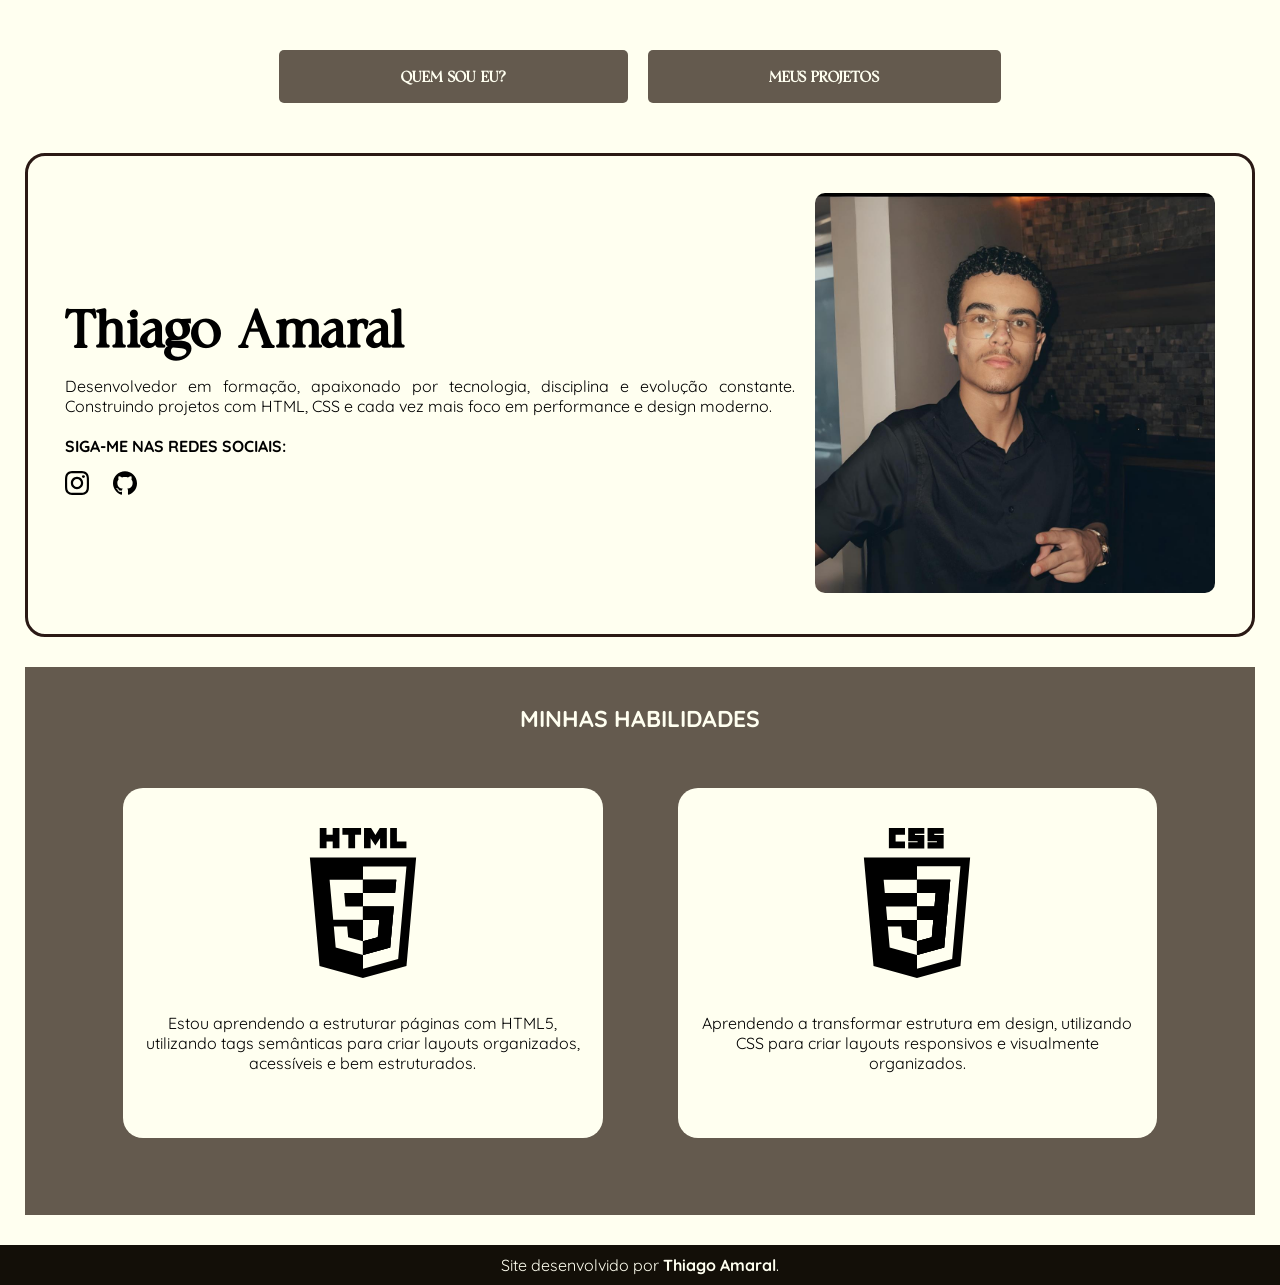
==== index.html @ 3de02719 "mod1 Excluí o "index.html" que estava com a estrutura errada e substituí pela correta." ====
<!DOCTYPE html>
<html lang="pt-br">
<head>
    <meta charset="UTF-8">
    <meta name="viewport" content="width=device-width, initial-scale=1.0">
    <title>Portifólio de Thiago Amaral</title>
    <link rel="stylesheet" href="style.css">
    <link rel="shortcut icon" href="icones/ta-removebg-preview.ico" type="image/x-icon">
</head>
<body>
    <header>
        <nav>
            <a href="#">QUEM SOU EU?</a>
            <a href="#">MEUS PROJETOS</a>
        </nav>
    </header>

    <main>
        <section class="quem-é-thiago">
            <article>

                <div>
                    <h1>Thiago Amaral</h1>
                    <p>
                        Desenvolvedor em formação, apaixonado por tecnologia, disciplina e evolução constante.
                        Construindo projetos com HTML, CSS e cada vez mais foco em performance e design moderno.
                    </p>
                    
                    <p id="arroba">SIGA-ME NAS REDES SOCIAIS:</p>
                    <a href="URL_INSTA" target="_blank">
                        <img class="icon" src="icones/instagram.svg" alt="Instagram"></a>

                    <a href="URL_GITHUB" target="_blank">
                        <img class="icon" src="icones/github.svg" alt="GitHub">
                    </a>
                </div>

                <div>
                    <figure>
                        <img id="foto_perfil" src="imagens/WhatsApp Image 2026-02-19 at 18.08.45.jpeg" alt="Foto de Thiago Amaral">
                    </figure>
                </div>

            </article>
        </section>

        <section id="minhas-habilidades">

            <h2>MINHAS HABILIDADES</h2>

            <div id="skill-cards">
                <article class="skill-card">

                    <img class="habilidades" src="icones/html5.svg" alt="HTML5">

                    <p>Estou aprendendo a estruturar páginas com HTML5, utilizando tags semânticas para criar layouts organizados, acessíveis e bem estruturados.</p>

                </article>
            
                <article class="skill-card">

                    <img class="habilidades" src="icones/css3-alt.svg" alt="CSS3">

                    <p>Aprendendo a transformar estrutura em design, utilizando CSS para criar layouts responsivos e visualmente organizados.</p>

                </article>
            </div>

        </section>
    </main>

    <footer>
        <p>Site desenvolvido por <strong>Thiago Amaral</strong>.</p>
    </footer>
</body>
</html>
---- style.css ----
/* GERAL */

@charset "UTF-8";

@import url('https://fonts.googleapis.com/css2?family=Quicksand:wght@300..700&display=swap');

@font-face {
    font-family: calmserif;
    src: url('fontes/calm_serif/Calm\ Serif\ \(DemoVersion\).otf') format(opentype);
}

* {
    padding: 0px;
    margin: 0px;
}

:root {
    --fonte1: 'calmserif';
    --fonte2: 'Quicksand';

    --cor1: ivory;
    --cor2: #2a1915;
    --cor3: #645a4e;
    --cor4: #130f08;
}

h2 {
    font-family: var(--fonte2);
    font-size: 23px;
}

p {
    text-align: justify;
    font-family: Quicksand;
}

hr {
    margin: 30px 0px;
    color: var(--cor2);
}


/* BODY */


body {
    background-color: var(--cor1);
}


/* HEADER */


header {
    font-family: var(--fonte1);
    text-align: center;
    margin: 50px;
    font-weight: bolder;
}

nav {
     display: flex;
  align-items: center;   /* alinha verticalmente */
  justify-content: center; /* separa */
  gap: 20px; /* espaço entre texto e imagem */
}

header a {
    background-color: var(--cor3);
    color: var(--cor1);
    text-decoration: none;
    padding: 15px 10.3%;
    text-align: center;
    border-radius: 5px;

    transition: transform 0.3s ease;
    display: inline-block;
}

header a:hover {
    background-color: var(--cor2);    
    color: var(--cor1);
    transform: scale(1.02);
}


/* SECTION 1 - QUEM É THIAGO? */


.quem-é-thiago {
    max-width: 1200px;
    
    border: #2a1915 solid ;
    margin: auto;
    padding: 3%;
    border-radius: 20px;
}

@media (max-width: 1330px) {
  main {
    margin: 25px;
  }
}

article {
  display: flex;
  align-items: center;   /* alinha verticalmente */
  justify-content: space-between; /* separa */
  gap: 20px; /* espaço entre texto e imagem */
}

@media (max-width: 868px) {
  article {
    flex-direction: column;
    text-align: center;
  }
}

img#foto_perfil {
    width: 400px;
    height: 400px;
    border-radius: 10px;

}

article h1 {
    font-size: 55px;
    font-family: var(--fonte1);
    font-weight: 900;
}

article p {
    padding: 10px 0px 10px 0px;
}

article p#arroba {
    font-weight: 700;
    padding-bottom: 0px;
}

.icon {
    padding: 15px 20px 0px 0px;
    width: 24px;
    transition: transform 0.3s ease;
    display: inline-block;
}

.icon:hover {
    transform: scale(1.3);
}


/* SECTION 2 - MINHAS HABILIDADES. */

@media (max-width: 868px) {
  #skill-cards {
    flex-direction: column;
    text-align: center;
  }

  .skill-card {
    display: block;
    align-items: center;
    justify-content: center;
    margin: 20px 0px;
    gap: 75px;
    background-color: var(--cor1);
    padding: 20px;
    width: 300px;
    height: 270px;
}
    
    
}

section#minhas-habilidades {
    background-color: var(--cor3);
    max-width: 100%;
    border: none;
    margin: 30px auto;
    padding: 3% 8%;
}

section#minhas-habilidades h2 {
    padding-bottom: 15px;
    color: var(--cor1);
    text-align: center;
}

section#minhas-habilidades #skill-cards {
    display: flex;
    align-items: center;
    justify-content: center;
    margin: 20px 0px;
    gap: 75px;
}

.skill-card {
    display: block;
    align-items: center;
    justify-content: center;
    margin: 20px 0px;
    gap: 75px;
    background-color: var(--cor1);
    padding: 40px 20px;
    width: 570px;
    height: 270px;
    border-radius: 20px;
}

.skill-card > p {
    text-align: center;
    margin-top: 25px;
    margin-bottom: 0px;
}

section#minhas-habilidades .habilidades {
    height: 150px;
  display: flex;
  margin-left: auto;
  margin-right: auto;
}

.divdois {
    background-color: var(--cor1);
    padding: 25px;

    height: 280px;
    width: 300px;
}

.p_divdois {
    margin: 15px 0px;
    text-align: center;
}





footer {
    background-color: var(--cor4);
    color: var(--cor1);
    padding: 10px 0px;
    margin-top: 20px;
}

footer p {
    text-align: center;
}
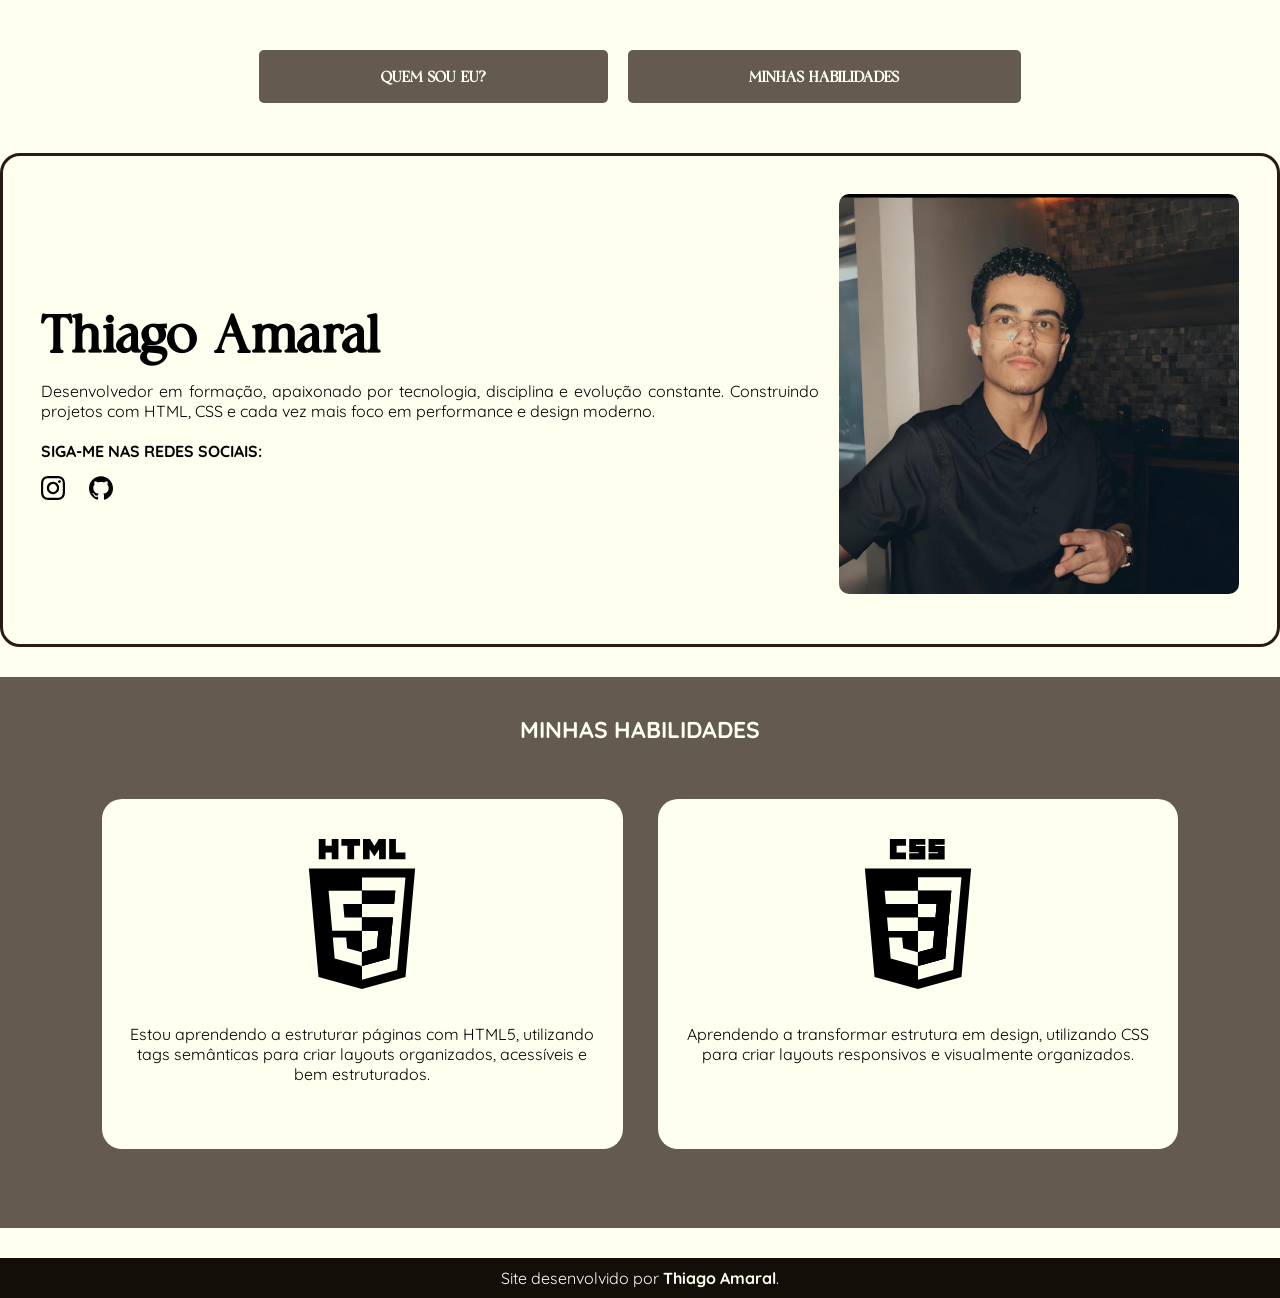
==== commit 5ddc9e11: "mod1.2 Alinhei a section quem sou eu no centro e colocquei uma âncora para minhas habilidades." ====
--- a/index.html
+++ b/index.html
@@ -11,7 +11,7 @@
     <header>
         <nav>
             <a href="#">QUEM SOU EU?</a>
-            <a href="#">MEUS PROJETOS</a>
+            <a href="#minhas-habilidades">MINHAS HABILIDADES</a>
         </nav>
     </header>
 
@@ -46,6 +46,8 @@
 
         <section id="minhas-habilidades">
 
+            <a name="minhas-habilidades"></a>
+
             <h2>MINHAS HABILIDADES</h2>
 
             <div id="skill-cards">
--- a/style.css
+++ b/style.css
@@ -83,6 +83,9 @@
     transform: scale(1.02);
 }
 
+/* MAIN */
+
+
 
 /* SECTION 1 - QUEM É THIAGO? */
 
@@ -91,15 +94,13 @@
     max-width: 1200px;
     
     border: #2a1915 solid ;
-    margin: auto;
+    margin: 25px auto;
     padding: 3%;
     border-radius: 20px;
 }
 
 @media (max-width: 1330px) {
-  main {
-    margin: 25px;
-  }
+  
 }
 
 article {
@@ -120,6 +121,7 @@
     width: 400px;
     height: 400px;
     border-radius: 10px;
+    margin-bottom: 7px;
 
 }
 
@@ -156,22 +158,10 @@
   #skill-cards {
     flex-direction: column;
     text-align: center;
-  }
-
-  .skill-card {
-    display: block;
-    align-items: center;
-    justify-content: center;
-    margin: 20px 0px;
-    gap: 75px;
-    background-color: var(--cor1);
-    padding: 20px;
-    width: 300px;
-    height: 270px;
-}
-    
-    
-}
+
+  }    
+}
+
 
 section#minhas-habilidades {
     background-color: var(--cor3);
@@ -192,7 +182,13 @@
     align-items: center;
     justify-content: center;
     margin: 20px 0px;
-    gap: 75px;
+    gap: 35px;
+}
+
+@media (max-width: 868px) {
+    section#minhas-habilidades #skill-cards {
+        gap: 0px;
+    }
 }
 
 .skill-card {
@@ -208,6 +204,22 @@
     border-radius: 20px;
 }
 
+@media (max-width: 868px) {
+
+    .skill-card {
+    display: block;
+    align-items: center;
+    justify-content: center;
+    margin: 20px 0px;
+    gap: 75px;
+    background-color: var(--cor1);
+    padding: 40px 20px;
+    width: 95%;
+    height: 270px;
+    border-radius: 20px;
+    }
+}
+
 .skill-card > p {
     text-align: center;
     margin-top: 25px;
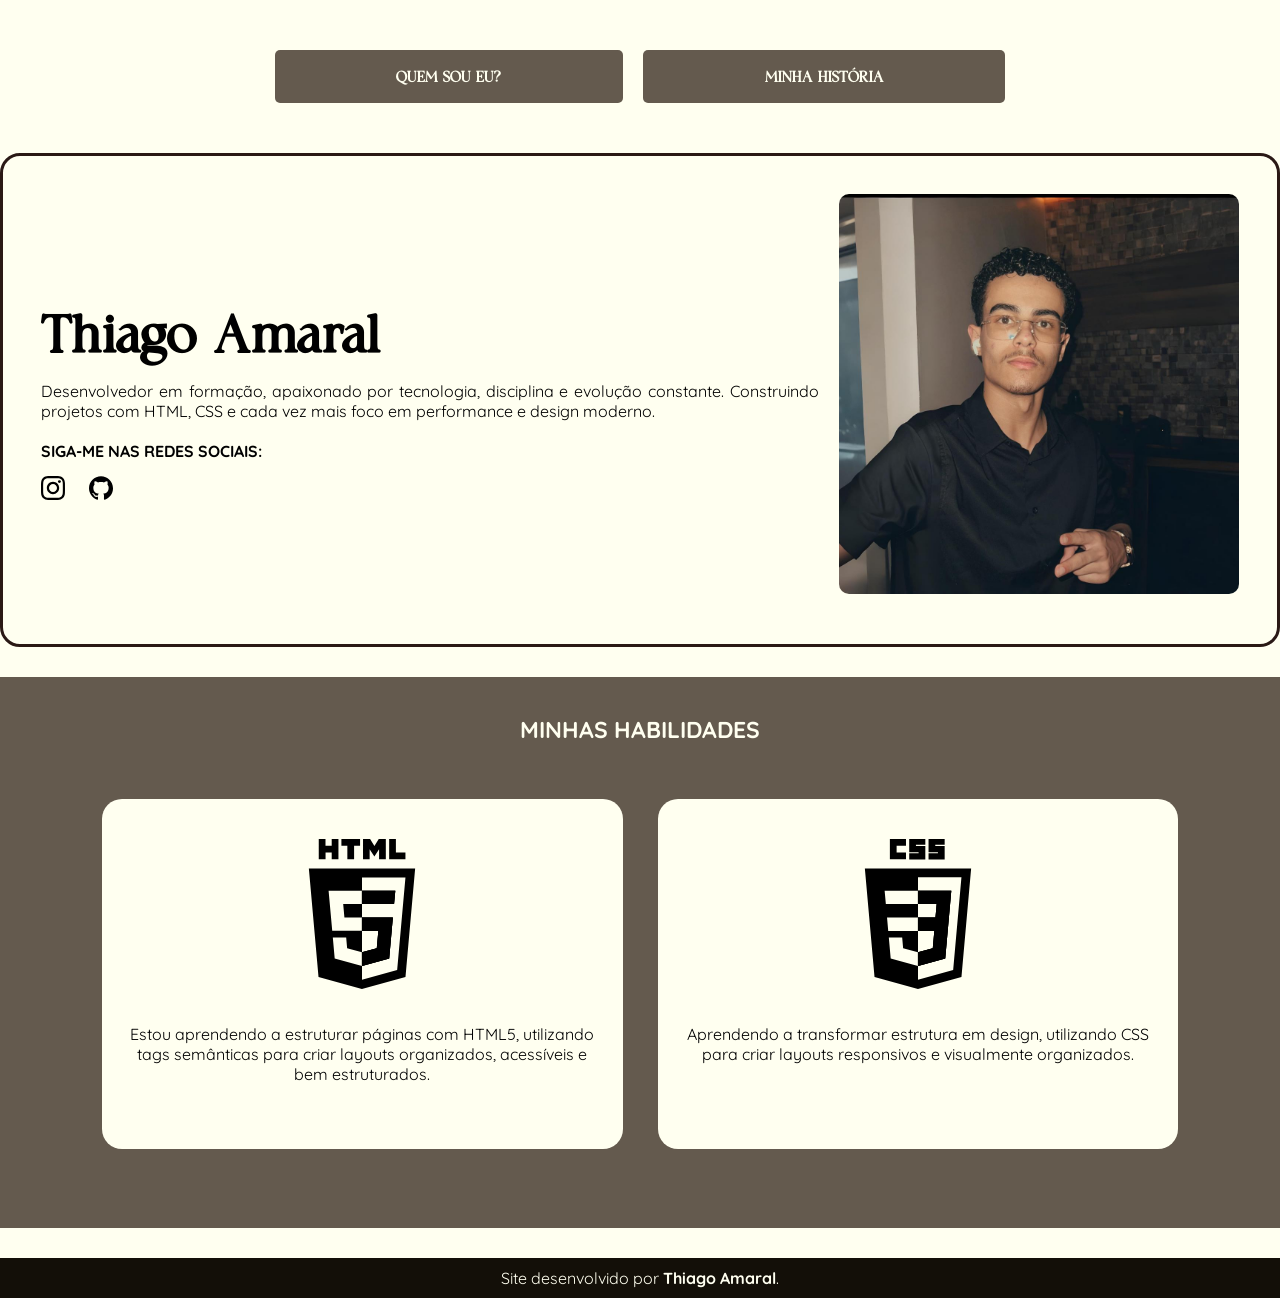
==== commit 7e6e9f17: "mod1.3" ====
--- a/index.html
+++ b/index.html
@@ -11,37 +11,35 @@
     <header>
         <nav>
             <a href="#">QUEM SOU EU?</a>
-            <a href="#minhas-habilidades">MINHAS HABILIDADES</a>
+            <a href="minha-historia.html">MINHA HISTÓRIA</a>
         </nav>
     </header>
 
     <main>
+        
         <section class="quem-é-thiago">
             <article>
-
                 <div>
                     <h1>Thiago Amaral</h1>
                     <p>
                         Desenvolvedor em formação, apaixonado por tecnologia, disciplina e evolução constante.
                         Construindo projetos com HTML, CSS e cada vez mais foco em performance e design moderno.
                     </p>
-                    
+        
                     <p id="arroba">SIGA-ME NAS REDES SOCIAIS:</p>
                     <a href="URL_INSTA" target="_blank">
                         <img class="icon" src="icones/instagram.svg" alt="Instagram"></a>
-
                     <a href="URL_GITHUB" target="_blank">
                         <img class="icon" src="icones/github.svg" alt="GitHub">
                     </a>
                 </div>
-
                 <div>
                     <figure>
                         <img id="foto_perfil" src="imagens/WhatsApp Image 2026-02-19 at 18.08.45.jpeg" alt="Foto de Thiago Amaral">
                     </figure>
                 </div>
+            </article>
 
-            </article>
         </section>
 
         <section id="minhas-habilidades">
@@ -69,6 +67,11 @@
             </div>
 
         </section>
+
+        <section id="minhas-softskills">
+
+
+        </section>
     </main>
 
     <footer>
--- a/style.css
+++ b/style.css
@@ -89,7 +89,9 @@
 
 /* SECTION 1 - QUEM É THIAGO? */
 
-
+.quem-é-thiago {
+    margin: 10%;
+}
 .quem-é-thiago {
     max-width: 1200px;
     
@@ -151,7 +153,6 @@
     transform: scale(1.3);
 }
 
-
 /* SECTION 2 - MINHAS HABILIDADES. */
 
 @media (max-width: 868px) {
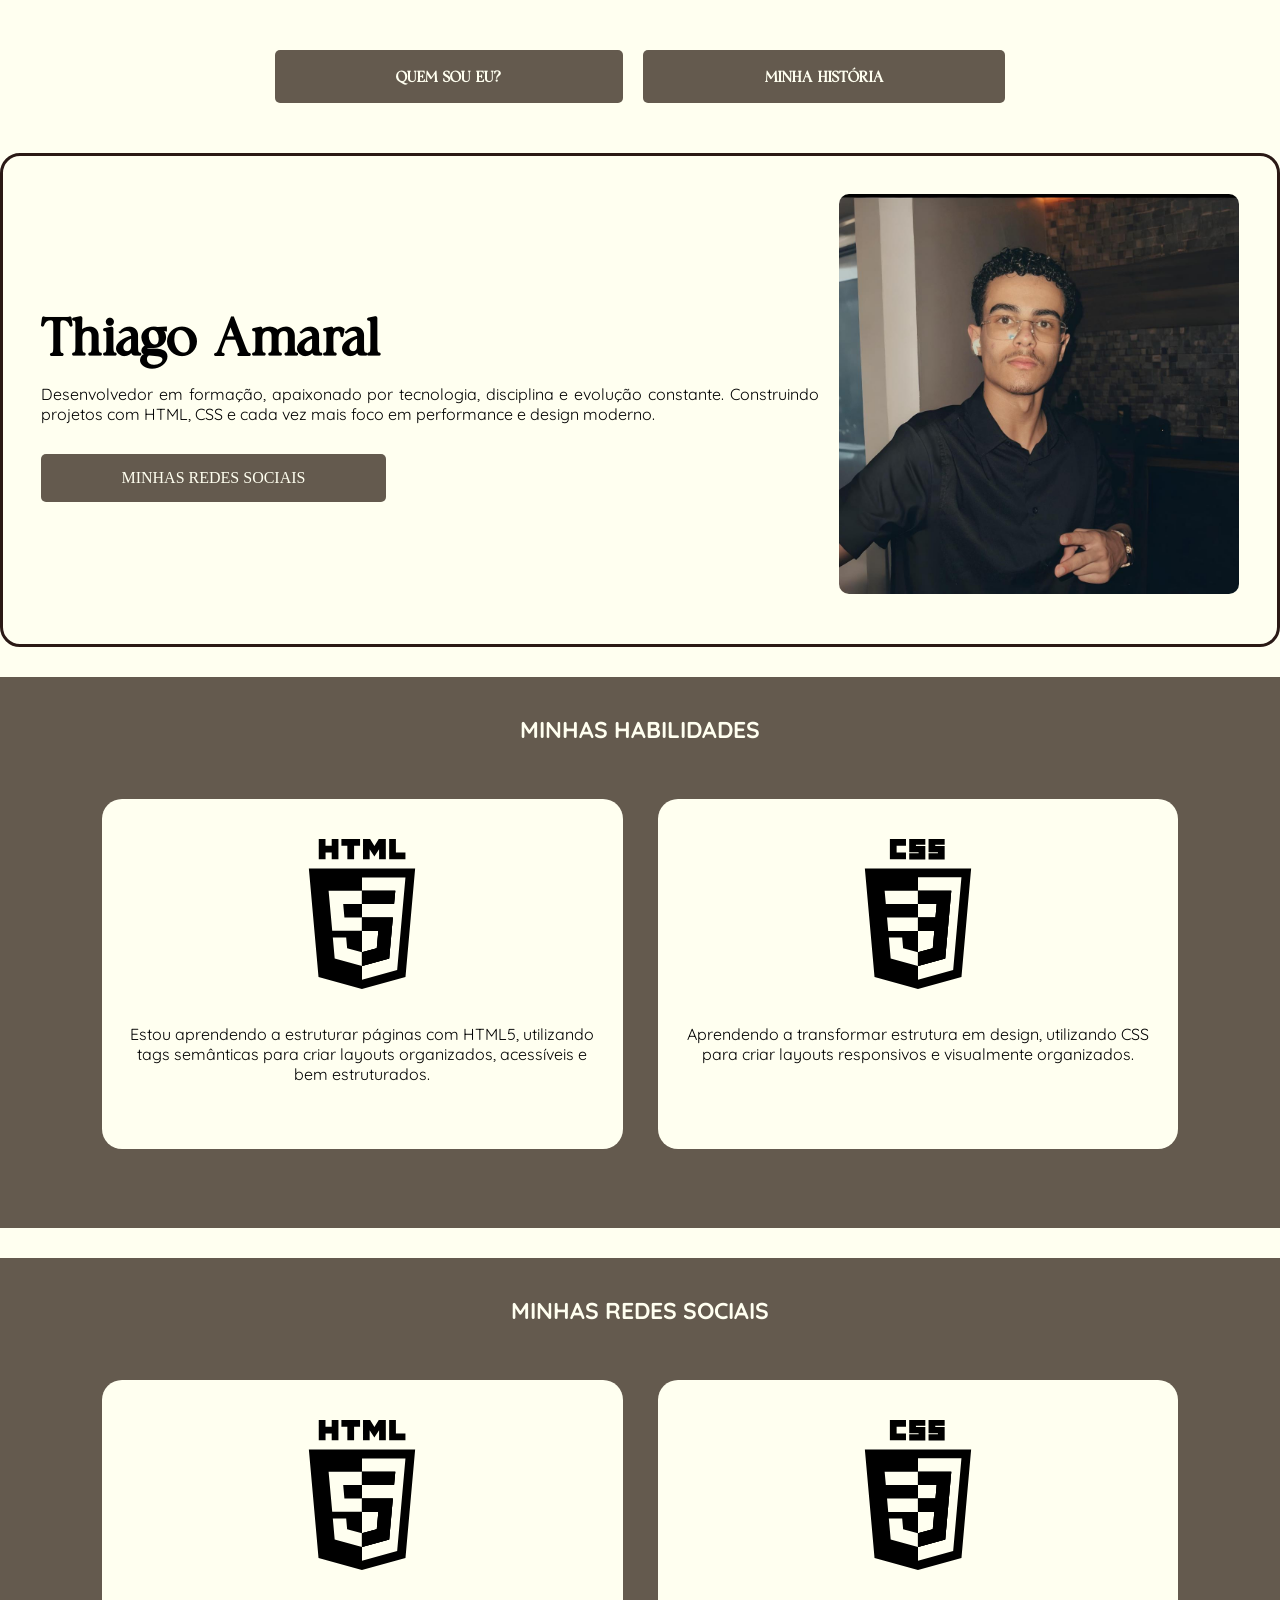
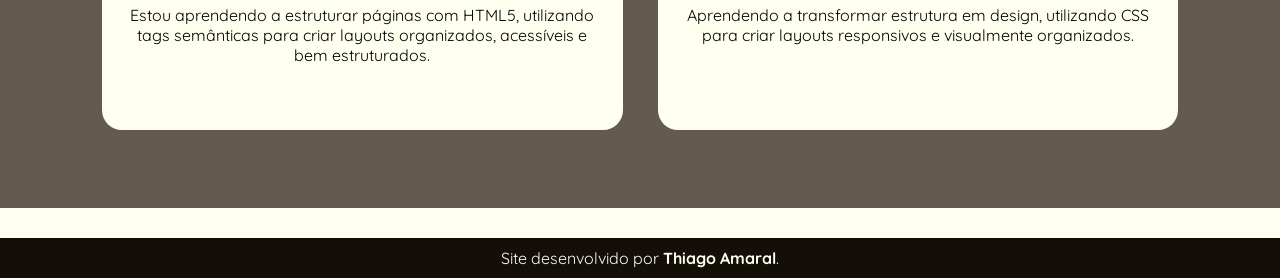
==== commit b409c927: "mod1.31" ====
--- a/index.html
+++ b/index.html
@@ -25,20 +25,21 @@
                         Desenvolvedor em formação, apaixonado por tecnologia, disciplina e evolução constante.
                         Construindo projetos com HTML, CSS e cada vez mais foco em performance e design moderno.
                     </p>
+
+                    <a id="redes-sociais" href="#">MINHAS REDES SOCIAIS</a>
         
-                    <p id="arroba">SIGA-ME NAS REDES SOCIAIS:</p>
-                    <a href="URL_INSTA" target="_blank">
-                        <img class="icon" src="icones/instagram.svg" alt="Instagram"></a>
-                    <a href="URL_GITHUB" target="_blank">
-                        <img class="icon" src="icones/github.svg" alt="GitHub">
+                    
                     </a>
                 </div>
+
                 <div>
                     <figure>
                         <img id="foto_perfil" src="imagens/WhatsApp Image 2026-02-19 at 18.08.45.jpeg" alt="Foto de Thiago Amaral">
                     </figure>
                 </div>
+      
             </article>
+            
 
         </section>
 
@@ -68,10 +69,32 @@
 
         </section>
 
-        <section id="minhas-softskills">
+        <section id="minhas-habilidades">
 
+            <a name="redes-sociais"></a>
+
+            <h2>MINHAS REDES SOCIAIS</h2>
+
+            <div id="skill-cards">
+                <article class="skill-card">
+
+                    <img class="habilidades" src="icones/html5.svg" alt="HTML5">
+
+                    <p>Estou aprendendo a estruturar páginas com HTML5, utilizando tags semânticas para criar layouts organizados, acessíveis e bem estruturados.</p>
+
+                </article>
+            
+                <article class="skill-card">
+
+                    <img class="habilidades" src="icones/css3-alt.svg" alt="CSS3">
+
+                    <p>Aprendendo a transformar estrutura em design, utilizando CSS para criar layouts responsivos e visualmente organizados.</p>
+
+                </article>
+            </div>
 
         </section>
+
     </main>
 
     <footer>
--- a/style.css
+++ b/style.css
@@ -151,6 +151,25 @@
 
 .icon:hover {
     transform: scale(1.3);
+}
+
+#redes-sociais {
+    background-color: var(--cor3);
+    color: var(--cor1);
+    text-decoration: none;
+    padding: 15px 10.3%;
+    margin-top: 20px;
+    text-align: center;
+    border-radius: 5px;
+
+    transition: transform 0.3s ease;
+    display: inline-block;
+}
+
+#redes-sociais:hover {
+    background-color: var(--cor2);    
+    color: var(--cor1);
+    transform: scale(1.02);
 }
 
 /* SECTION 2 - MINHAS HABILIDADES. */
@@ -234,6 +253,98 @@
   margin-right: auto;
 }
 
+/* MINHAS REDES SOCIAIS */
+
+@media (max-width: 868px) {
+    #skill-cards {
+      flex-direction: column;
+      text-align: center;
+  
+    }    
+  }
+  
+  
+  section#minhas-habilidades {
+      background-color: var(--cor3);
+      max-width: 100%;
+      border: none;
+      margin: 30px auto;
+      padding: 3% 8%;
+  }
+  
+  section#minhas-habilidades h2 {
+      padding-bottom: 15px;
+      color: var(--cor1);
+      text-align: center;
+  }
+  
+  section#minhas-habilidades #skill-cards {
+      display: flex;
+      align-items: center;
+      justify-content: center;
+      margin: 20px 0px;
+      gap: 35px;
+  }
+  
+  @media (max-width: 868px) {
+      section#minhas-habilidades #skill-cards {
+          gap: 0px;
+      }
+  }
+  
+  .skill-card {
+      display: block;
+      align-items: center;
+      justify-content: center;
+      margin: 20px 0px;
+      gap: 75px;
+      background-color: var(--cor1);
+      padding: 40px 20px;
+      width: 570px;
+      height: 270px;
+      border-radius: 20px;
+  }
+  
+  @media (max-width: 868px) {
+  
+      .skill-card {
+      display: block;
+      align-items: center;
+      justify-content: center;
+      margin: 20px 0px;
+      gap: 75px;
+      background-color: var(--cor1);
+      padding: 40px 20px;
+      width: 95%;
+      height: 270px;
+      border-radius: 20px;
+      }
+  }
+  
+  .skill-card > p {
+      text-align: center;
+      margin-top: 25px;
+      margin-bottom: 0px;
+  }
+  
+  section#minhas-habilidades .habilidades {
+      height: 150px;
+    display: flex;
+    margin-left: auto;
+    margin-right: auto;
+  }
+
+
+
+
+
+
+
+
+
+
+
+
 .divdois {
     background-color: var(--cor1);
     padding: 25px;
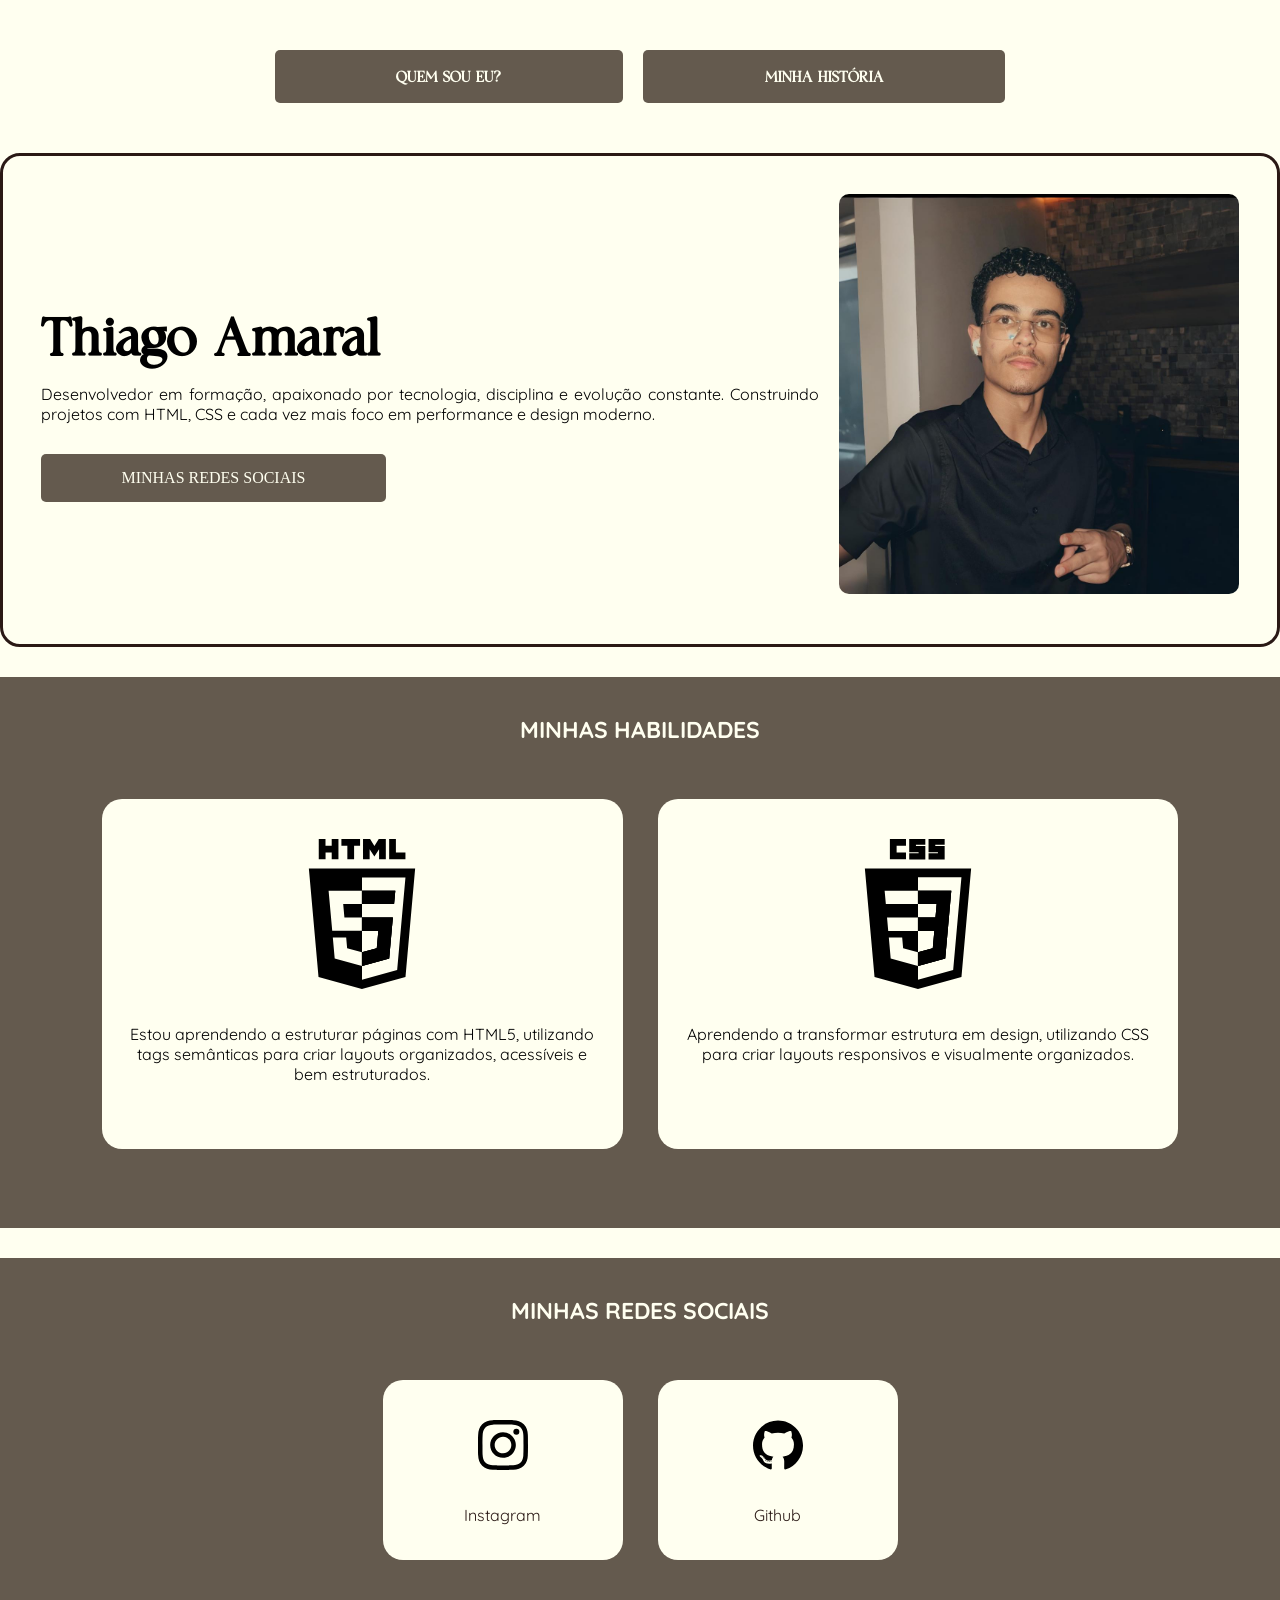
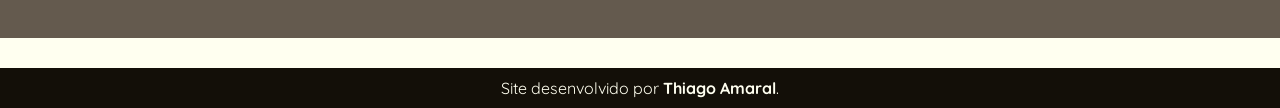
==== commit 5095e5eb: "mod1.4" ====
--- a/index.html
+++ b/index.html
@@ -9,7 +9,7 @@
 </head>
 <body>
     <header>
-        <nav>
+        <nav aria-label="Navegação principal">
             <a href="#">QUEM SOU EU?</a>
             <a href="minha-historia.html">MINHA HISTÓRIA</a>
         </nav>
@@ -17,7 +17,7 @@
 
     <main>
         
-        <section class="quem-é-thiago">
+    <section class="quem-e-thiago">
             <article>
                 <div>
                     <h1>Thiago Amaral</h1>
@@ -26,7 +26,7 @@
                         Construindo projetos com HTML, CSS e cada vez mais foco em performance e design moderno.
                     </p>
 
-                    <a id="redes-sociais" href="#">MINHAS REDES SOCIAIS</a>
+                    <a id="redes-sociais" href="#section-redes-sociais">MINHAS REDES SOCIAIS</a>
         
                     
                     </a>
@@ -43,9 +43,7 @@
 
         </section>
 
-        <section id="minhas-habilidades">
-
-            <a name="minhas-habilidades"></a>
+        <section id="minhas-habilidades" aria-label="Minhas habilidades">
 
             <h2>MINHAS HABILIDADES</h2>
 
@@ -69,29 +67,29 @@
 
         </section>
 
-        <section id="minhas-habilidades">
+        <section id="minhas-redes-sociais" aria-label="Minhas redes sociais">
 
-            <a name="redes-sociais"></a>
+            
 
             <h2>MINHAS REDES SOCIAIS</h2>
 
-            <div id="skill-cards">
-                <article class="skill-card">
+            <div id="redes-sociais-cards">
+                <a class="redes-sociais-link" href="">
+                    <article class="redes-sociais-cards">
+                        <img class="redes-sociais-icons" src="icones/instagram.svg" alt="instagram">
+                        <p>Instagram</p>
+                    </article>
+                </a>
 
-                    <img class="habilidades" src="icones/html5.svg" alt="HTML5">
+                <a class="redes-sociais-link" href="">
+                    <article class="redes-sociais-cards">
+                        <img class="redes-sociais-icons" src="icones/github.svg" alt="github">
+                        <p>Github</p>
+                    </article>
+                </a>
+            </div>
 
-                    <p>Estou aprendendo a estruturar páginas com HTML5, utilizando tags semânticas para criar layouts organizados, acessíveis e bem estruturados.</p>
-
-                </article>
-            
-                <article class="skill-card">
-
-                    <img class="habilidades" src="icones/css3-alt.svg" alt="CSS3">
-
-                    <p>Aprendendo a transformar estrutura em design, utilizando CSS para criar layouts responsivos e visualmente organizados.</p>
-
-                </article>
-            </div>
+            <a name="section-redes-sociais"></a>
 
         </section>
 
--- a/style.css
+++ b/style.css
@@ -24,6 +24,7 @@
     --cor4: #130f08;
 }
 
+/* Tipografia */
 h2 {
     font-family: var(--fonte2);
     font-size: 23px;
@@ -31,7 +32,7 @@
 
 p {
     text-align: justify;
-    font-family: Quicksand;
+    font-family: var(--fonte2);
 }
 
 hr {
@@ -41,16 +42,12 @@
 
 
 /* BODY */
-
-
 body {
     background-color: var(--cor1);
 }
 
 
 /* HEADER */
-
-
 header {
     font-family: var(--fonte1);
     text-align: center;
@@ -59,10 +56,10 @@
 }
 
 nav {
-     display: flex;
-  align-items: center;   /* alinha verticalmente */
-  justify-content: center; /* separa */
-  gap: 20px; /* espaço entre texto e imagem */
+    display: flex;
+    align-items: center;   /* alinha verticalmente */
+    justify-content: center; /* separa */
+    gap: 20px; /* espaço entre texto e imagem */
 }
 
 header a {
@@ -72,51 +69,41 @@
     padding: 15px 10.3%;
     text-align: center;
     border-radius: 5px;
-
     transition: transform 0.3s ease;
     display: inline-block;
 }
 
 header a:hover {
-    background-color: var(--cor2);    
+    background-color: var(--cor2);
     color: var(--cor1);
     transform: scale(1.02);
 }
 
+
 /* MAIN */
 
 
-
 /* SECTION 1 - QUEM É THIAGO? */
-
-.quem-é-thiago {
-    margin: 10%;
-}
-.quem-é-thiago {
+.quem-e-thiago {
     max-width: 1200px;
-    
-    border: #2a1915 solid ;
+    border: #2a1915 solid;
     margin: 25px auto;
     padding: 3%;
     border-radius: 20px;
 }
 
-@media (max-width: 1330px) {
-  
-}
-
 article {
-  display: flex;
-  align-items: center;   /* alinha verticalmente */
-  justify-content: space-between; /* separa */
-  gap: 20px; /* espaço entre texto e imagem */
+    display: flex;
+    align-items: center;   /* alinha verticalmente */
+    justify-content: space-between; /* separa */
+    gap: 20px; /* espaço entre texto e imagem */
 }
 
 @media (max-width: 868px) {
-  article {
-    flex-direction: column;
-    text-align: center;
-  }
+    article {
+        flex-direction: column;
+        text-align: center;
+    }
 }
 
 img#foto_perfil {
@@ -124,7 +111,6 @@
     height: 400px;
     border-radius: 10px;
     margin-bottom: 7px;
-
 }
 
 article h1 {
@@ -153,6 +139,7 @@
     transform: scale(1.3);
 }
 
+
 #redes-sociais {
     background-color: var(--cor3);
     color: var(--cor1);
@@ -161,28 +148,18 @@
     margin-top: 20px;
     text-align: center;
     border-radius: 5px;
-
     transition: transform 0.3s ease;
     display: inline-block;
 }
 
 #redes-sociais:hover {
-    background-color: var(--cor2);    
+    background-color: var(--cor2);
     color: var(--cor1);
     transform: scale(1.02);
 }
 
-/* SECTION 2 - MINHAS HABILIDADES. */
-
-@media (max-width: 868px) {
-  #skill-cards {
-    flex-direction: column;
-    text-align: center;
-
-  }    
-}
-
-
+
+/* SECTION 2 - MINHAS HABILIDADES */
 section#minhas-habilidades {
     background-color: var(--cor3);
     max-width: 100%;
@@ -206,6 +183,10 @@
 }
 
 @media (max-width: 868px) {
+    #skill-cards {
+        flex-direction: column;
+        text-align: center;
+    }
     section#minhas-habilidades #skill-cards {
         gap: 0px;
     }
@@ -225,8 +206,71 @@
 }
 
 @media (max-width: 868px) {
-
     .skill-card {
+        width: 95%;
+    }
+}
+
+.skill-card > p {
+    text-align: center;
+    margin-top: 25px;
+    margin-bottom: 0px;
+}
+
+section#minhas-habilidades .habilidades {
+    height: 150px;
+    display: flex;
+    margin-left: auto;
+    margin-right: auto;
+}
+
+
+.divdois {
+    background-color: var(--cor1);
+    padding: 25px;
+    height: 280px;
+    width: 300px;
+}
+
+.p_divdois {
+    margin: 15px 0px;
+    text-align: center;
+}
+
+/* SECTION 3 - MINHAS REDES SOCIAIS */
+section#minhas-redes-sociais {
+    background-color: var(--cor3);
+    max-width: 100%;
+    border: none;
+    margin: 30px auto;
+    padding: 3% 8%;
+}
+
+section#minhas-redes-sociais h2 {
+    padding-bottom: 15px;
+    color: var(--cor1);
+    text-align: center;
+}
+
+section#minhas-redes-sociais #redes-sociais-cards {
+    display: flex;
+    align-items: center;
+    justify-content: center;
+    margin: 20px 0px;
+    gap: 35px;
+}
+
+@media (max-width: 868px) {
+    #redes-sociais-cards {
+        flex-direction: column;
+        text-align: center;
+    }
+    section#minhas-redes-sociais #redes-sociais-cards {
+        gap: 0px;
+    }
+}
+
+.redes-sociais-cards {
     display: block;
     align-items: center;
     justify-content: center;
@@ -234,121 +278,40 @@
     gap: 75px;
     background-color: var(--cor1);
     padding: 40px 20px;
-    width: 95%;
-    height: 270px;
+    width: 200px;
+    height: 100px;
     border-radius: 20px;
-    }
-}
-
-.skill-card > p {
+}
+
+
+.redes-sociais-cards > p {
     text-align: center;
     margin-top: 25px;
     margin-bottom: 0px;
 }
 
-section#minhas-habilidades .habilidades {
-    height: 150px;
-  display: flex;
-  margin-left: auto;
-  margin-right: auto;
-}
-
-/* MINHAS REDES SOCIAIS */
-
-@media (max-width: 868px) {
-    #skill-cards {
-      flex-direction: column;
-      text-align: center;
-  
-    }    
-  }
-  
-  
-  section#minhas-habilidades {
-      background-color: var(--cor3);
-      max-width: 100%;
-      border: none;
-      margin: 30px auto;
-      padding: 3% 8%;
-  }
-  
-  section#minhas-habilidades h2 {
-      padding-bottom: 15px;
-      color: var(--cor1);
-      text-align: center;
-  }
-  
-  section#minhas-habilidades #skill-cards {
-      display: flex;
-      align-items: center;
-      justify-content: center;
-      margin: 20px 0px;
-      gap: 35px;
-  }
-  
-  @media (max-width: 868px) {
-      section#minhas-habilidades #skill-cards {
-          gap: 0px;
-      }
-  }
-  
-  .skill-card {
-      display: block;
-      align-items: center;
-      justify-content: center;
-      margin: 20px 0px;
-      gap: 75px;
-      background-color: var(--cor1);
-      padding: 40px 20px;
-      width: 570px;
-      height: 270px;
-      border-radius: 20px;
-  }
-  
-  @media (max-width: 868px) {
-  
-      .skill-card {
-      display: block;
-      align-items: center;
-      justify-content: center;
-      margin: 20px 0px;
-      gap: 75px;
-      background-color: var(--cor1);
-      padding: 40px 20px;
-      width: 95%;
-      height: 270px;
-      border-radius: 20px;
-      }
-  }
-  
-  .skill-card > p {
-      text-align: center;
-      margin-top: 25px;
-      margin-bottom: 0px;
-  }
-  
-  section#minhas-habilidades .habilidades {
-      height: 150px;
+section#minhas-redes-sociais .redes-sociais-icons {
+    height: 50px;
     display: flex;
     margin-left: auto;
     margin-right: auto;
-  }
-
-
-
-
-
-
-
-
-
-
-
+}
+
+.redes-sociais-link {
+    color: var(--cor2);
+    text-decoration: none;
+    transition: transform 0.3s ease;
+    
+}
+
+.redes-sociais-link:hover {
+    color: var(--cor3);
+    transform: scale(1.01);
+}
 
 .divdois {
     background-color: var(--cor1);
     padding: 25px;
-
     height: 280px;
     width: 300px;
 }
@@ -358,10 +321,6 @@
     text-align: center;
 }
 
-
-
-
-
 footer {
     background-color: var(--cor4);
     color: var(--cor1);
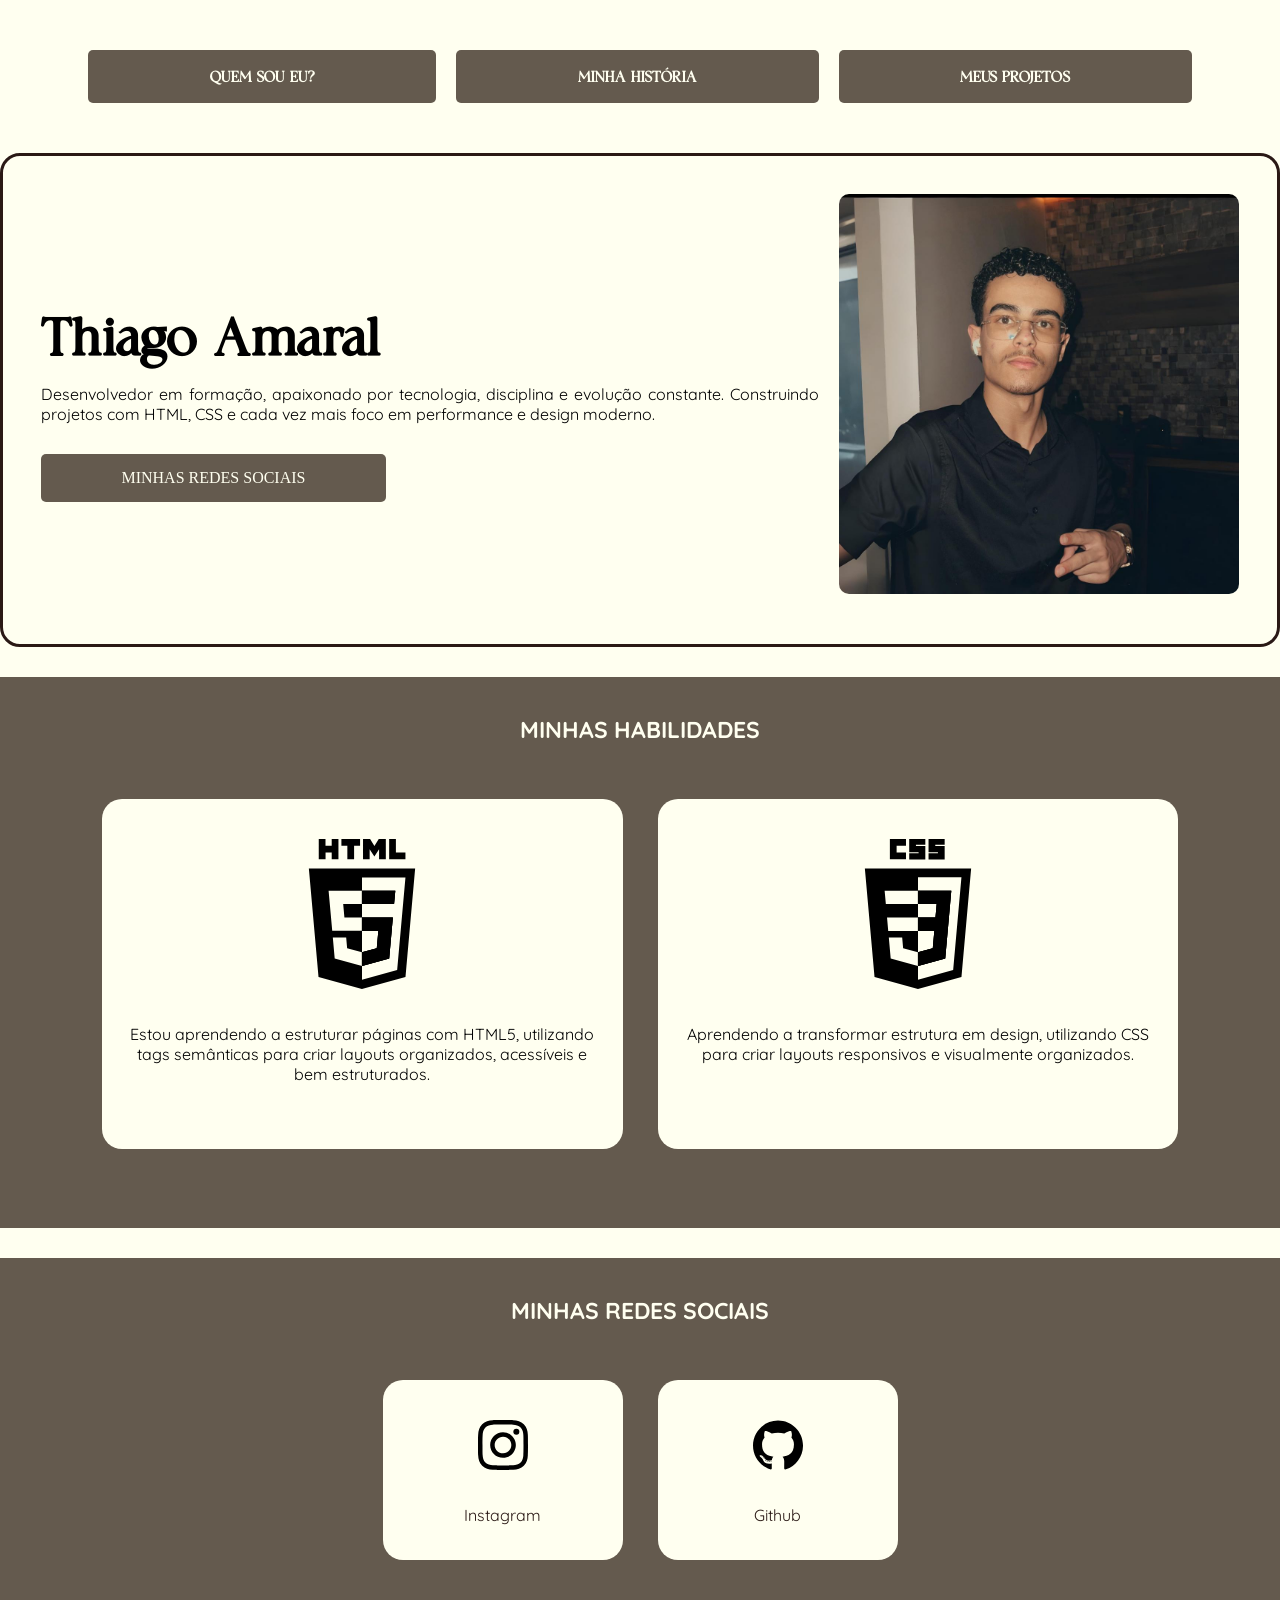
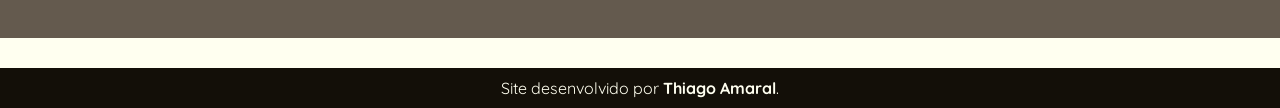
==== commit 4497e65d: "Mod1.5" ====
--- a/index.html
+++ b/index.html
@@ -12,6 +12,7 @@
         <nav aria-label="Navegação principal">
             <a href="#">QUEM SOU EU?</a>
             <a href="minha-historia.html">MINHA HISTÓRIA</a>
+            <a href="meus-projetos.html">MEUS PROJETOS</a>
         </nav>
     </header>
 
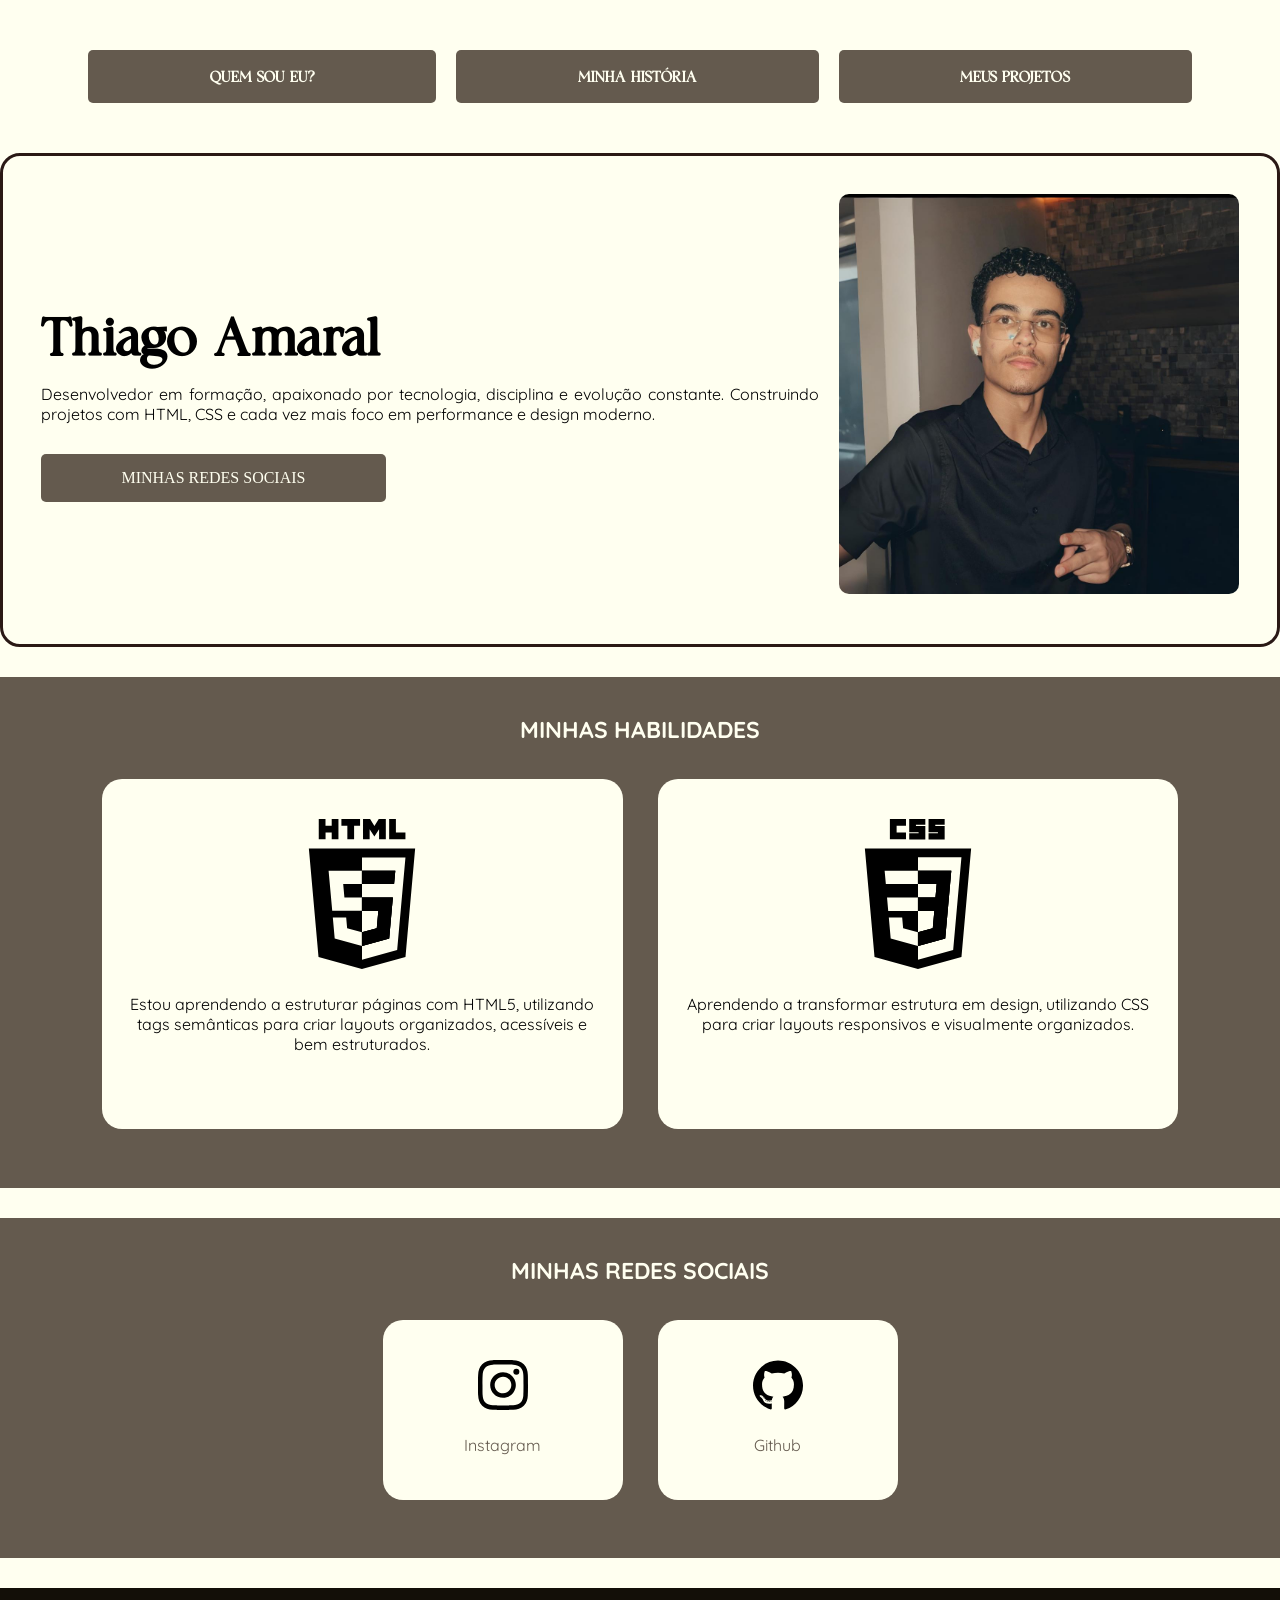
==== commit 6bfe7922: "Mod1.51" ====
--- a/index.html
+++ b/index.html
@@ -10,7 +10,7 @@
 <body>
     <header>
         <nav aria-label="Navegação principal">
-            <a href="#">QUEM SOU EU?</a>
+            <a href="index.html">QUEM SOU EU?</a>
             <a href="minha-historia.html">MINHA HISTÓRIA</a>
             <a href="meus-projetos.html">MEUS PROJETOS</a>
         </nav>
@@ -18,19 +18,18 @@
 
     <main>
         
-    <section class="quem-e-thiago">
-            <article>
+    <section class="section-tipo-1">
+            <article id="quem-sou-eu">
                 <div>
                     <h1>Thiago Amaral</h1>
+
                     <p>
                         Desenvolvedor em formação, apaixonado por tecnologia, disciplina e evolução constante.
                         Construindo projetos com HTML, CSS e cada vez mais foco em performance e design moderno.
                     </p>
 
-                    <a id="redes-sociais" href="#section-redes-sociais">MINHAS REDES SOCIAIS</a>
-        
-                    
-                    </a>
+                    <a id="botao-redes-sociais" href="#section-redes-sociais">MINHAS REDES SOCIAIS</a>
+                            
                 </div>
 
                 <div>
@@ -44,53 +43,74 @@
 
         </section>
 
-        <section id="minhas-habilidades" aria-label="Minhas habilidades">
 
-            <h2>MINHAS HABILIDADES</h2>
 
-            <div id="skill-cards">
-                <article class="skill-card">
 
-                    <img class="habilidades" src="icones/html5.svg" alt="HTML5">
 
-                    <p>Estou aprendendo a estruturar páginas com HTML5, utilizando tags semânticas para criar layouts organizados, acessíveis e bem estruturados.</p>
 
-                </article>
-            
-                <article class="skill-card">
 
-                    <img class="habilidades" src="icones/css3-alt.svg" alt="CSS3">
 
-                    <p>Aprendendo a transformar estrutura em design, utilizando CSS para criar layouts responsivos e visualmente organizados.</p>
 
-                </article>
-            </div>
+        <section class="section-tipo-2" aria-label="Minhas habilidades">
+
+            <article id="minhas-habilidades">
+
+                <h2>MINHAS HABILIDADES</h2>
+                
+                <div id="skill-cards">
+                    <div class="skill-card">
+                        <img class="habilidades" src="icones/html5.svg" alt="HTML5">
+                        <p>Estou aprendendo a estruturar páginas com HTML5, utilizando tags semânticas para criar layouts organizados, acessíveis e bem estruturados.</p>
+                    </div>
+                
+                    <div class="skill-card">
+                        <img class="habilidades" src="icones/css3-alt.svg" alt="CSS3">
+                        <p>Aprendendo a transformar estrutura em design, utilizando CSS para criar layouts responsivos e visualmente organizados.</p>
+                    </div>
+                </div>
+            </article>
 
         </section>
 
-        <section id="minhas-redes-sociais" aria-label="Minhas redes sociais">
 
-            
 
-            <h2>MINHAS REDES SOCIAIS</h2>
 
-            <div id="redes-sociais-cards">
-                <a class="redes-sociais-link" href="">
-                    <article class="redes-sociais-cards">
-                        <img class="redes-sociais-icons" src="icones/instagram.svg" alt="instagram">
-                        <p>Instagram</p>
-                    </article>
-                </a>
 
-                <a class="redes-sociais-link" href="">
-                    <article class="redes-sociais-cards">
-                        <img class="redes-sociais-icons" src="icones/github.svg" alt="github">
-                        <p>Github</p>
-                    </article>
-                </a>
-            </div>
 
-            <a name="section-redes-sociais"></a>
+
+
+
+
+        <section class="section-tipo-2" aria-label="Minhas redes sociais">
+
+            <article id="minhas-redes-sociais">
+
+                <h2>MINHAS REDES SOCIAIS</h2>
+
+                <div id="redes-sociais-cards">
+
+                    <a class="redes-sociais-link" href="">
+                        <div class="redes-sociais-cards">
+                            <img class="redes-sociais-icons" src="icones/instagram.svg" alt="instagram">
+                            <p>Instagram</p>
+                        </div>
+                    </a>
+
+                    <a class="redes-sociais-link" href="">
+
+                        <div class="redes-sociais-cards">
+
+                            <img class="redes-sociais-icons" src="icones/github.svg" alt="github">
+                            <p>Github</p>
+
+                        </div>
+                    </a>
+
+                </div>
+
+                <a name="section-redes-sociais"></a>
+
+            </article>
 
         </section>
 
--- a/style.css
+++ b/style.css
@@ -25,6 +25,13 @@
 }
 
 /* Tipografia */
+
+h1 {
+    font-size: 55px;
+    font-family: var(--fonte1);
+    font-weight: 900;
+}
+
 h2 {
     font-family: var(--fonte2);
     font-size: 23px;
@@ -41,50 +48,12 @@
 }
 
 
-/* BODY */
-body {
-    background-color: var(--cor1);
-}
-
-
-/* HEADER */
-header {
-    font-family: var(--fonte1);
-    text-align: center;
-    margin: 50px;
-    font-weight: bolder;
-}
-
-nav {
-    display: flex;
-    align-items: center;   /* alinha verticalmente */
-    justify-content: center; /* separa */
-    gap: 20px; /* espaço entre texto e imagem */
-}
-
-header a {
-    background-color: var(--cor3);
-    color: var(--cor1);
-    text-decoration: none;
-    padding: 15px 10.3%;
-    text-align: center;
-    border-radius: 5px;
-    transition: transform 0.3s ease;
-    display: inline-block;
-}
-
-header a:hover {
-    background-color: var(--cor2);
-    color: var(--cor1);
-    transform: scale(1.02);
-}
-
-
-/* MAIN */
-
-
-/* SECTION 1 - QUEM É THIAGO? */
-.quem-e-thiago {
+
+
+/* SECTION GERAL */
+/* TIPOS DE SECTIONS */
+
+.section-tipo-1 {
     max-width: 1200px;
     border: #2a1915 solid;
     margin: 25px auto;
@@ -92,18 +61,85 @@
     border-radius: 20px;
 }
 
-article {
+.section-tipo-1 p {
+    padding: 10px 0px 10px 0px;
+}
+
+.section-tipo-2 {
+    background-color: var(--cor3);
+    max-width: 100%;
+    border: none;
+    margin: 30px auto;
+    padding: 3% 8%;
+}
+
+.section-tipo-2 h2 {
+    padding-bottom: 15px;
+    color: var(--cor1);
+    text-align: center;
+}
+
+
+
+
+
+
+/* BODY */
+body {
+    background-color: var(--cor1);
+}
+
+
+
+
+
+
+/* HEADER */
+header {
+    font-family: var(--fonte1);
+    text-align: center;
+    margin: 50px;
+    font-weight: bolder;
+}
+
+nav {
+    display: flex;
+    align-items: center;   /* alinha verticalmente */
+    justify-content: center; /* separa */
+    gap: 20px; /* espaço entre texto e imagem */
+}
+
+header a {
+    background-color: var(--cor3);
+    color: var(--cor1);
+    text-decoration: none;
+    padding: 15px 10.3%;
+    text-align: center;
+    border-radius: 5px;
+    transition: transform 0.3s ease;
+    display: inline-block;
+}
+
+header a:hover {
+    background-color: var(--cor2);
+    color: var(--cor1);
+    transform: scale(1.02);
+}
+
+
+
+
+
+
+
+/* SECTION 1 - QUEM É THIAGO? */
+/* SECTION CONTEÚDO */
+
+article#quem-sou-eu {
     display: flex;
     align-items: center;   /* alinha verticalmente */
     justify-content: space-between; /* separa */
     gap: 20px; /* espaço entre texto e imagem */
-}
-
-@media (max-width: 868px) {
-    article {
-        flex-direction: column;
-        text-align: center;
-    }
 }
 
 img#foto_perfil {
@@ -113,20 +149,6 @@
     margin-bottom: 7px;
 }
 
-article h1 {
-    font-size: 55px;
-    font-family: var(--fonte1);
-    font-weight: 900;
-}
-
-article p {
-    padding: 10px 0px 10px 0px;
-}
-
-article p#arroba {
-    font-weight: 700;
-    padding-bottom: 0px;
-}
 
 .icon {
     padding: 15px 20px 0px 0px;
@@ -140,7 +162,7 @@
 }
 
 
-#redes-sociais {
+#botao-redes-sociais {
     background-color: var(--cor3);
     color: var(--cor1);
     text-decoration: none;
@@ -152,15 +174,133 @@
     display: inline-block;
 }
 
-#redes-sociais:hover {
+#botao-redes-sociais:hover {
     background-color: var(--cor2);
     color: var(--cor1);
     transform: scale(1.02);
 }
 
 
+
+
+
+
+
+
 /* SECTION 2 - MINHAS HABILIDADES */
-section#minhas-habilidades {
+/* SECTION CONTEÚDO */
+
+article#minhas-habilidades {
+    display: block;
+}
+#minhas-habilidades h2 {
+    padding-bottom: 15px;
+    color: var(--cor1);
+    text-align: center;
+}
+
+article#minhas-habilidades #skill-cards {
+    display: flex;
+    align-items: center;
+    justify-content: center;
+    margin: 20px 0px;
+    gap: 35px;
+}
+
+.skill-card {
+    display: block;
+    align-items: center;
+    justify-content: center;
+    margin: 0px;
+    gap: 75px;
+    background-color: var(--cor1);
+    padding: 40px 20px;
+    width: 570px;
+    height: 270px;
+    border-radius: 20px;
+}
+
+.skill-card > p {
+    text-align: center;
+    margin-top: 25px;
+    margin-bottom: 0px;
+}
+
+article#minhas-habilidades .habilidades {
+    height: 150px;
+    display: flex;
+    margin-left: auto;
+    margin-right: auto;
+}
+
+
+
+
+
+
+
+
+/* SECTION 3 - MINHAS REDES SOCIAIS */
+/* CONTEÚDO */
+
+article#minhas-redes-sociais {
+    display: block;
+}
+
+article#minhas-redes-sociais #redes-sociais-cards {
+    display: flex;
+    align-items: center;
+    justify-content: center;
+    margin: 20px 0px;
+    gap: 35px;
+}
+.redes-sociais-cards {
+    display: block;
+    align-items: center;
+    justify-content: center;
+    margin: 0px;
+    gap: 75px;
+    background-color: var(--cor1);
+    padding: 40px 20px;
+    width: 200px;
+    height: 100px;
+    border-radius: 20px;
+}
+
+.redes-sociais-cards > p {
+    text-align: center;
+    margin-top: 25px;
+    margin-bottom: 0px;
+}
+
+article#minhas-redes-sociais .redes-sociais-icons {
+    height: 50px;
+    display: flex;
+    margin-left: auto;
+    margin-right: auto;
+}
+
+.redes-sociais-link {
+    color: var(--cor3);
+    text-decoration: none;
+    transition: transform 0.3s ease;
+    
+}
+
+.redes-sociais-link:hover {
+    color: var(--cor4);
+    transform: scale(1.01);
+}
+
+
+
+
+
+
+
+
+/* --- Regras importadas de styleII.css (minha-historia) --- */
+section#minhas-historia {
     background-color: var(--cor3);
     max-width: 100%;
     border: none;
@@ -168,13 +308,49 @@
     padding: 3% 8%;
 }
 
-section#minhas-habilidades h2 {
+section#minhas-historia h2 {
     padding-bottom: 15px;
     color: var(--cor1);
     text-align: center;
 }
 
-section#minhas-habilidades #skill-cards {
+.minhas-informacoes {
+    display: flex;
+    align-items: center;
+    justify-content: left;
+    margin: 20px auto;
+    gap: 10px;
+    background-color: var(--cor1);
+    padding: 40px 20px;
+    width: 1200px;
+    height: 60px;
+    border-radius: 20px;
+}
+
+.history-cards > p {
+    text-align: center;
+    margin-top: 25px;
+    margin-bottom: 0px;
+}
+
+section#minhas-historia .icon-historia {
+  height: 30px;
+  display: flex;
+  margin-left: 20px;
+  margin-right: 20px;
+}
+
+
+/* --- Regras importadas de styleIII.css (meus-projetos) --- */
+.section-tipo-1 {
+    max-width: 1200px;
+    border: #2a1915 solid;
+    margin: 25px auto;
+    padding: 3%;
+    border-radius: 20px;
+}
+
+section#minhas-redes-sociais #projetos-cards {
     display: flex;
     align-items: center;
     justify-content: center;
@@ -182,144 +358,29 @@
     gap: 35px;
 }
 
-@media (max-width: 868px) {
-    #skill-cards {
-        flex-direction: column;
-        text-align: center;
-    }
-    section#minhas-habilidades #skill-cards {
-        gap: 0px;
-    }
-}
-
-.skill-card {
+.projetos-cards {
     display: block;
     align-items: center;
     justify-content: center;
     margin: 20px 0px;
     gap: 75px;
-    background-color: var(--cor1);
-    padding: 40px 20px;
-    width: 570px;
-    height: 270px;
-    border-radius: 20px;
-}
-
-@media (max-width: 868px) {
-    .skill-card {
-        width: 95%;
-    }
-}
-
-.skill-card > p {
+}
+
+.projetos-cards > p {
     text-align: center;
     margin-top: 25px;
     margin-bottom: 0px;
 }
 
-section#minhas-habilidades .habilidades {
-    height: 150px;
+section#minhas-redes-sociais .projetos-thumbs {
+    height: 200px;
     display: flex;
     margin-left: auto;
     margin-right: auto;
-}
-
-
-.divdois {
-    background-color: var(--cor1);
-    padding: 25px;
-    height: 280px;
-    width: 300px;
-}
-
-.p_divdois {
-    margin: 15px 0px;
-    text-align: center;
-}
-
-/* SECTION 3 - MINHAS REDES SOCIAIS */
-section#minhas-redes-sociais {
-    background-color: var(--cor3);
-    max-width: 100%;
-    border: none;
-    margin: 30px auto;
-    padding: 3% 8%;
-}
-
-section#minhas-redes-sociais h2 {
-    padding-bottom: 15px;
-    color: var(--cor1);
-    text-align: center;
-}
-
-section#minhas-redes-sociais #redes-sociais-cards {
-    display: flex;
-    align-items: center;
-    justify-content: center;
-    margin: 20px 0px;
-    gap: 35px;
-}
-
-@media (max-width: 868px) {
-    #redes-sociais-cards {
-        flex-direction: column;
-        text-align: center;
-    }
-    section#minhas-redes-sociais #redes-sociais-cards {
-        gap: 0px;
-    }
-}
-
-.redes-sociais-cards {
-    display: block;
-    align-items: center;
-    justify-content: center;
-    margin: 20px 0px;
-    gap: 75px;
-    background-color: var(--cor1);
-    padding: 40px 20px;
-    width: 200px;
-    height: 100px;
-    border-radius: 20px;
-}
-
-
-.redes-sociais-cards > p {
-    text-align: center;
-    margin-top: 25px;
-    margin-bottom: 0px;
-}
-
-section#minhas-redes-sociais .redes-sociais-icons {
-    height: 50px;
-    display: flex;
-    margin-left: auto;
-    margin-right: auto;
-}
-
-.redes-sociais-link {
-    color: var(--cor2);
-    text-decoration: none;
-    transition: transform 0.3s ease;
-    
-}
-
-.redes-sociais-link:hover {
-    color: var(--cor3);
-    transform: scale(1.01);
-}
-
-.divdois {
-    background-color: var(--cor1);
-    padding: 25px;
-    height: 280px;
-    width: 300px;
-}
-
-.p_divdois {
-    margin: 15px 0px;
-    text-align: center;
-}
+    border-radius: 20px;
+}
+
+/* RODAPÉ */
 
 footer {
     background-color: var(--cor4);
